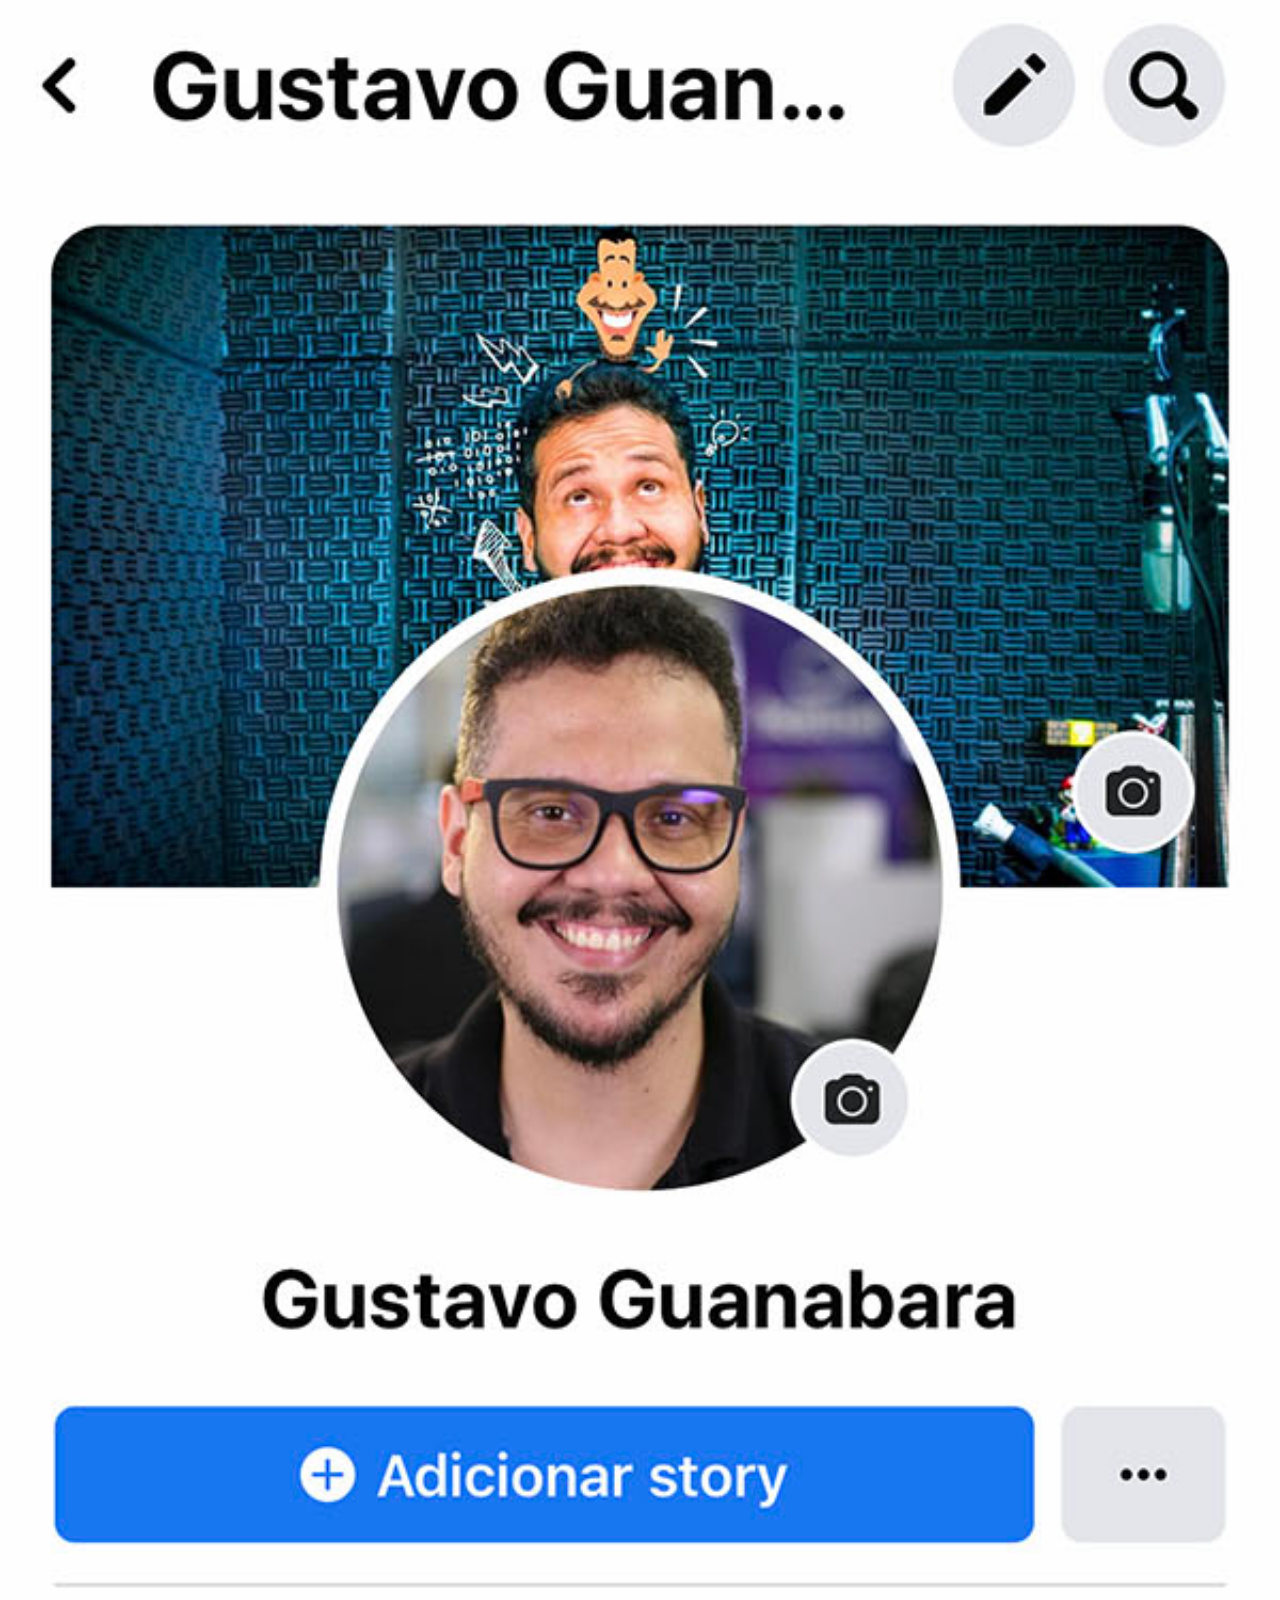
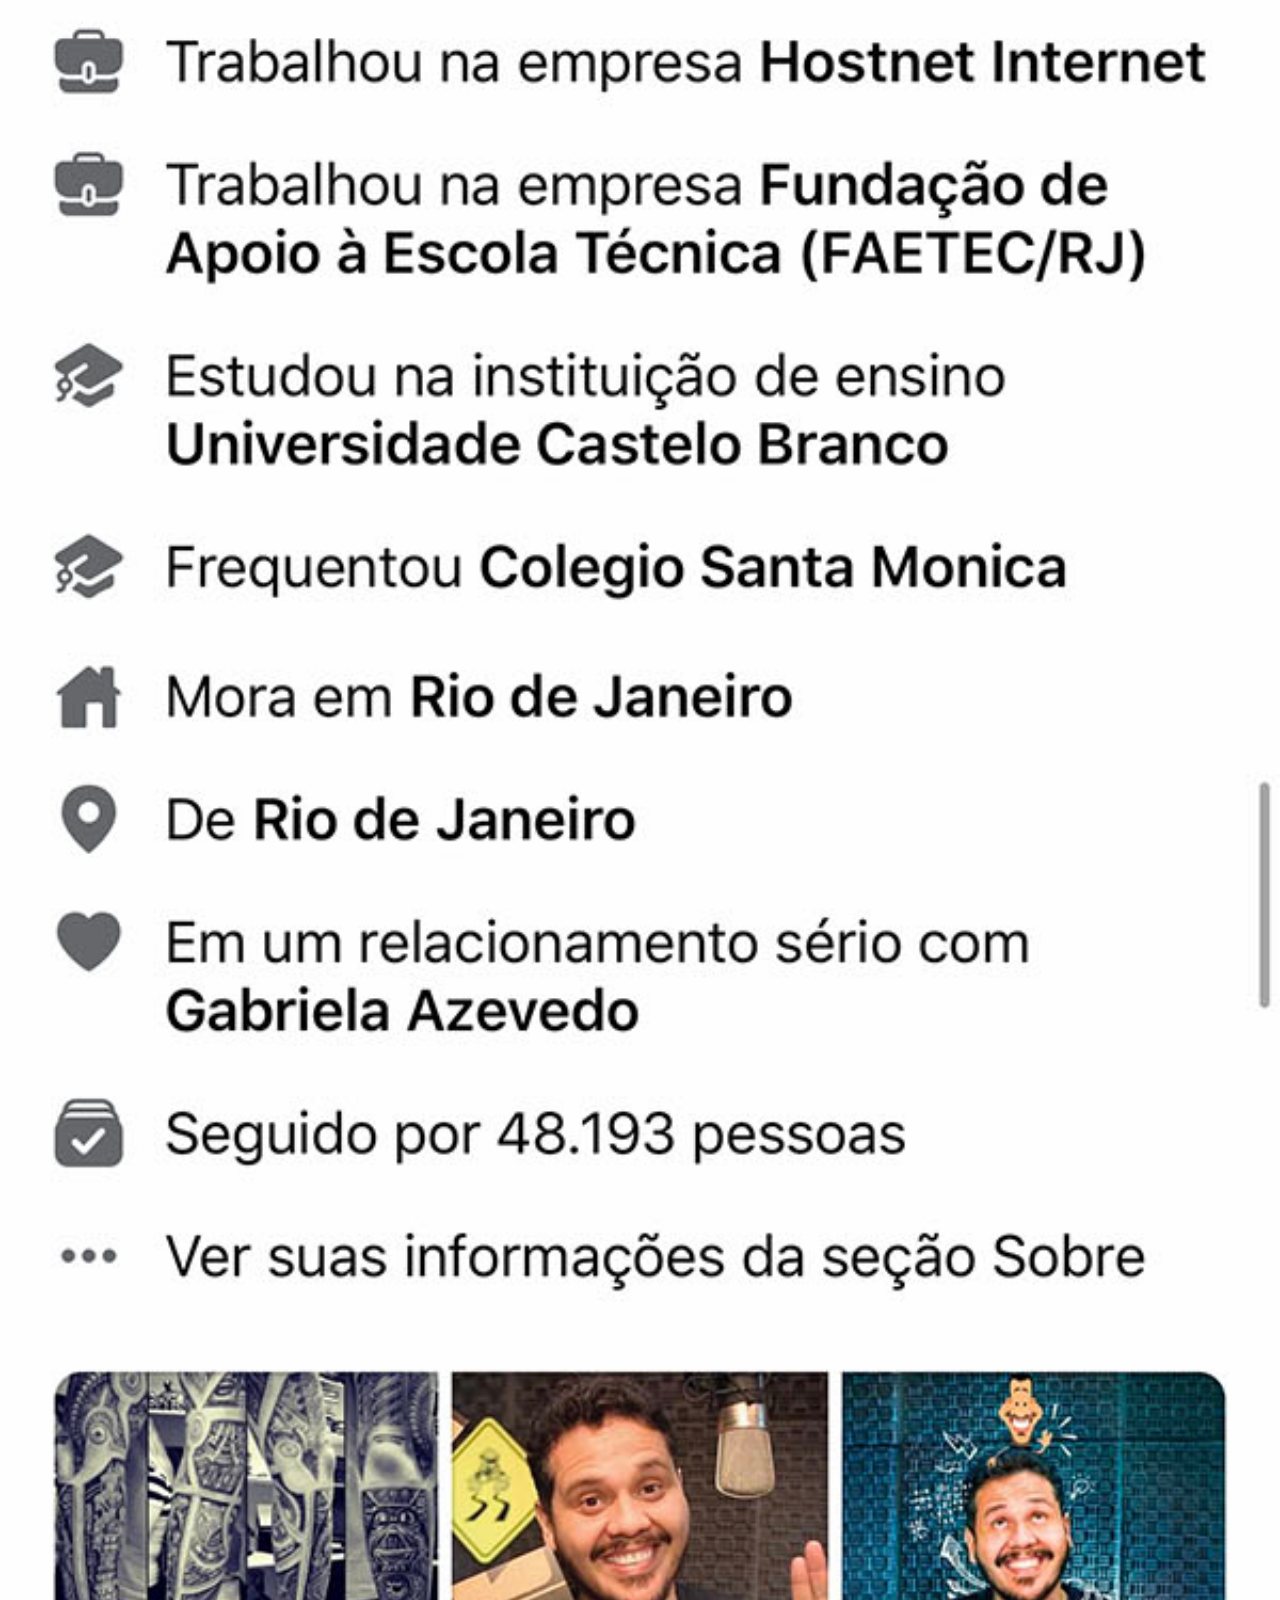
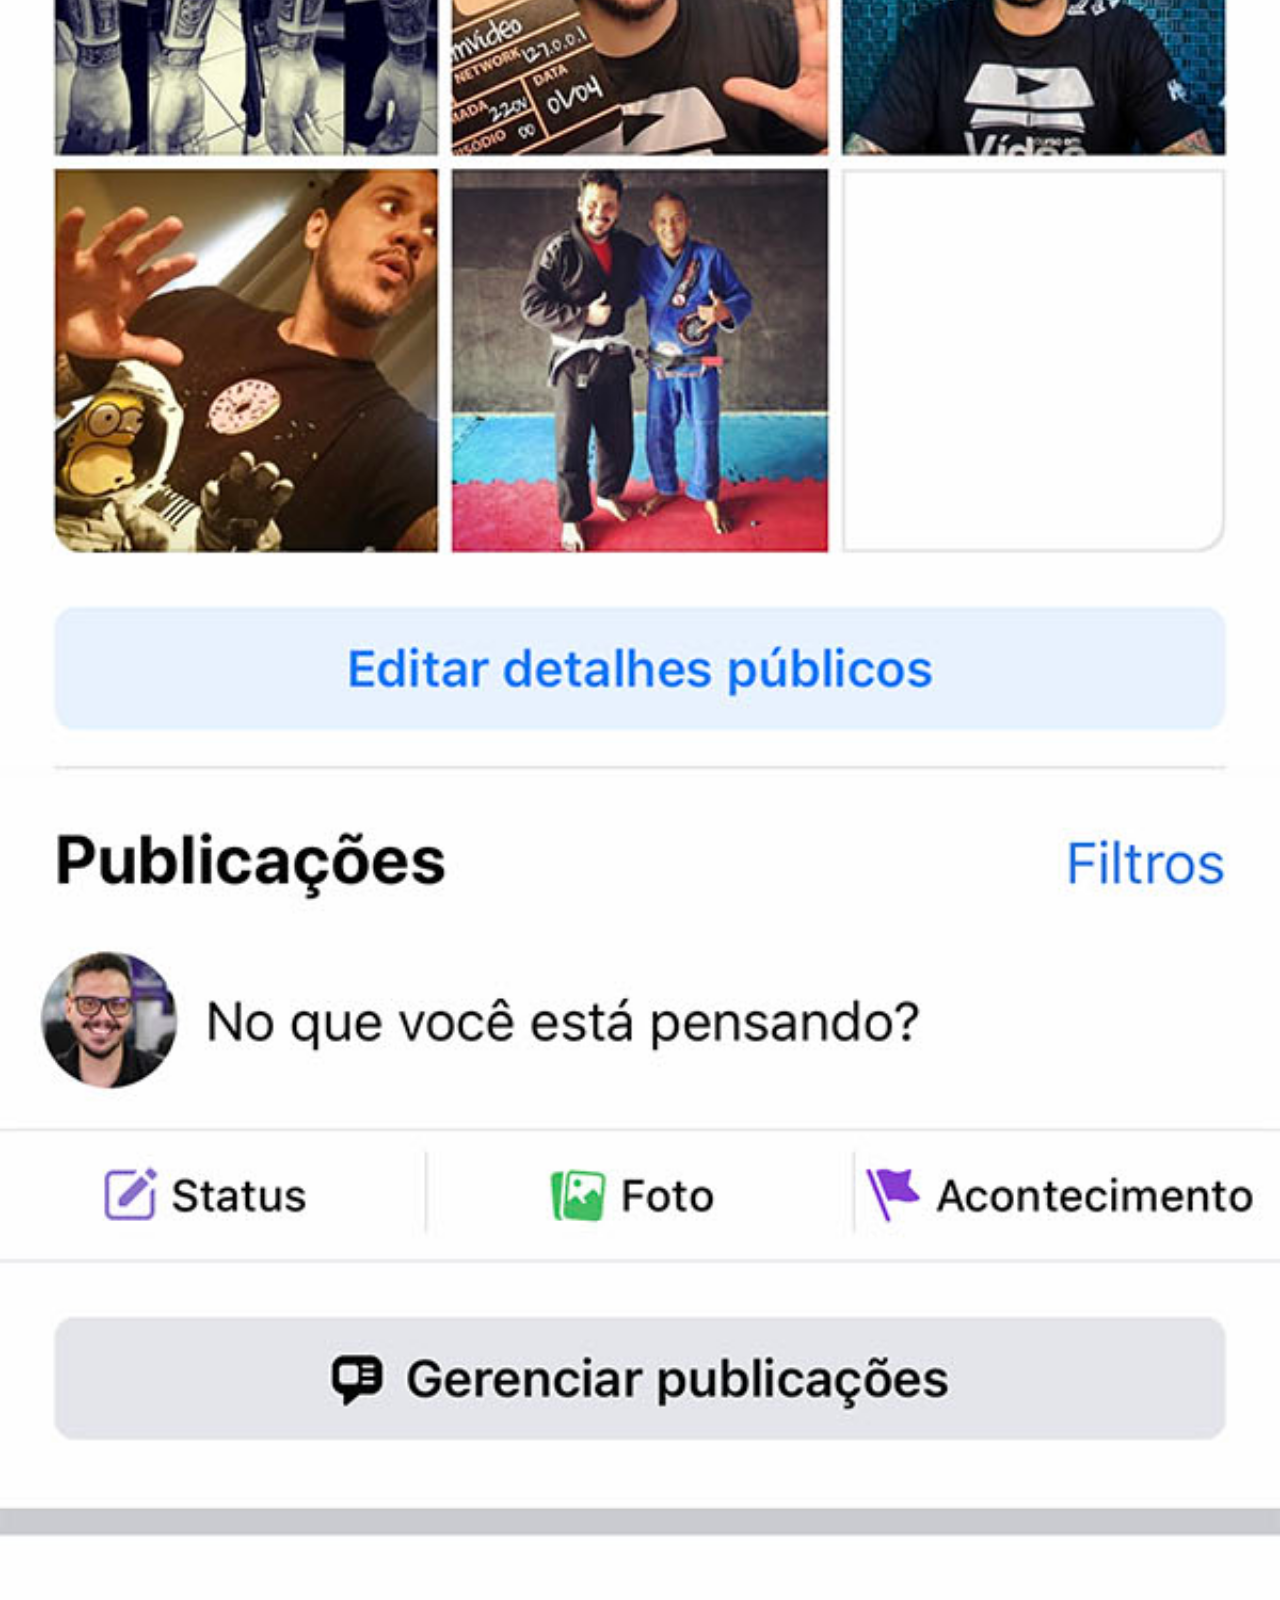
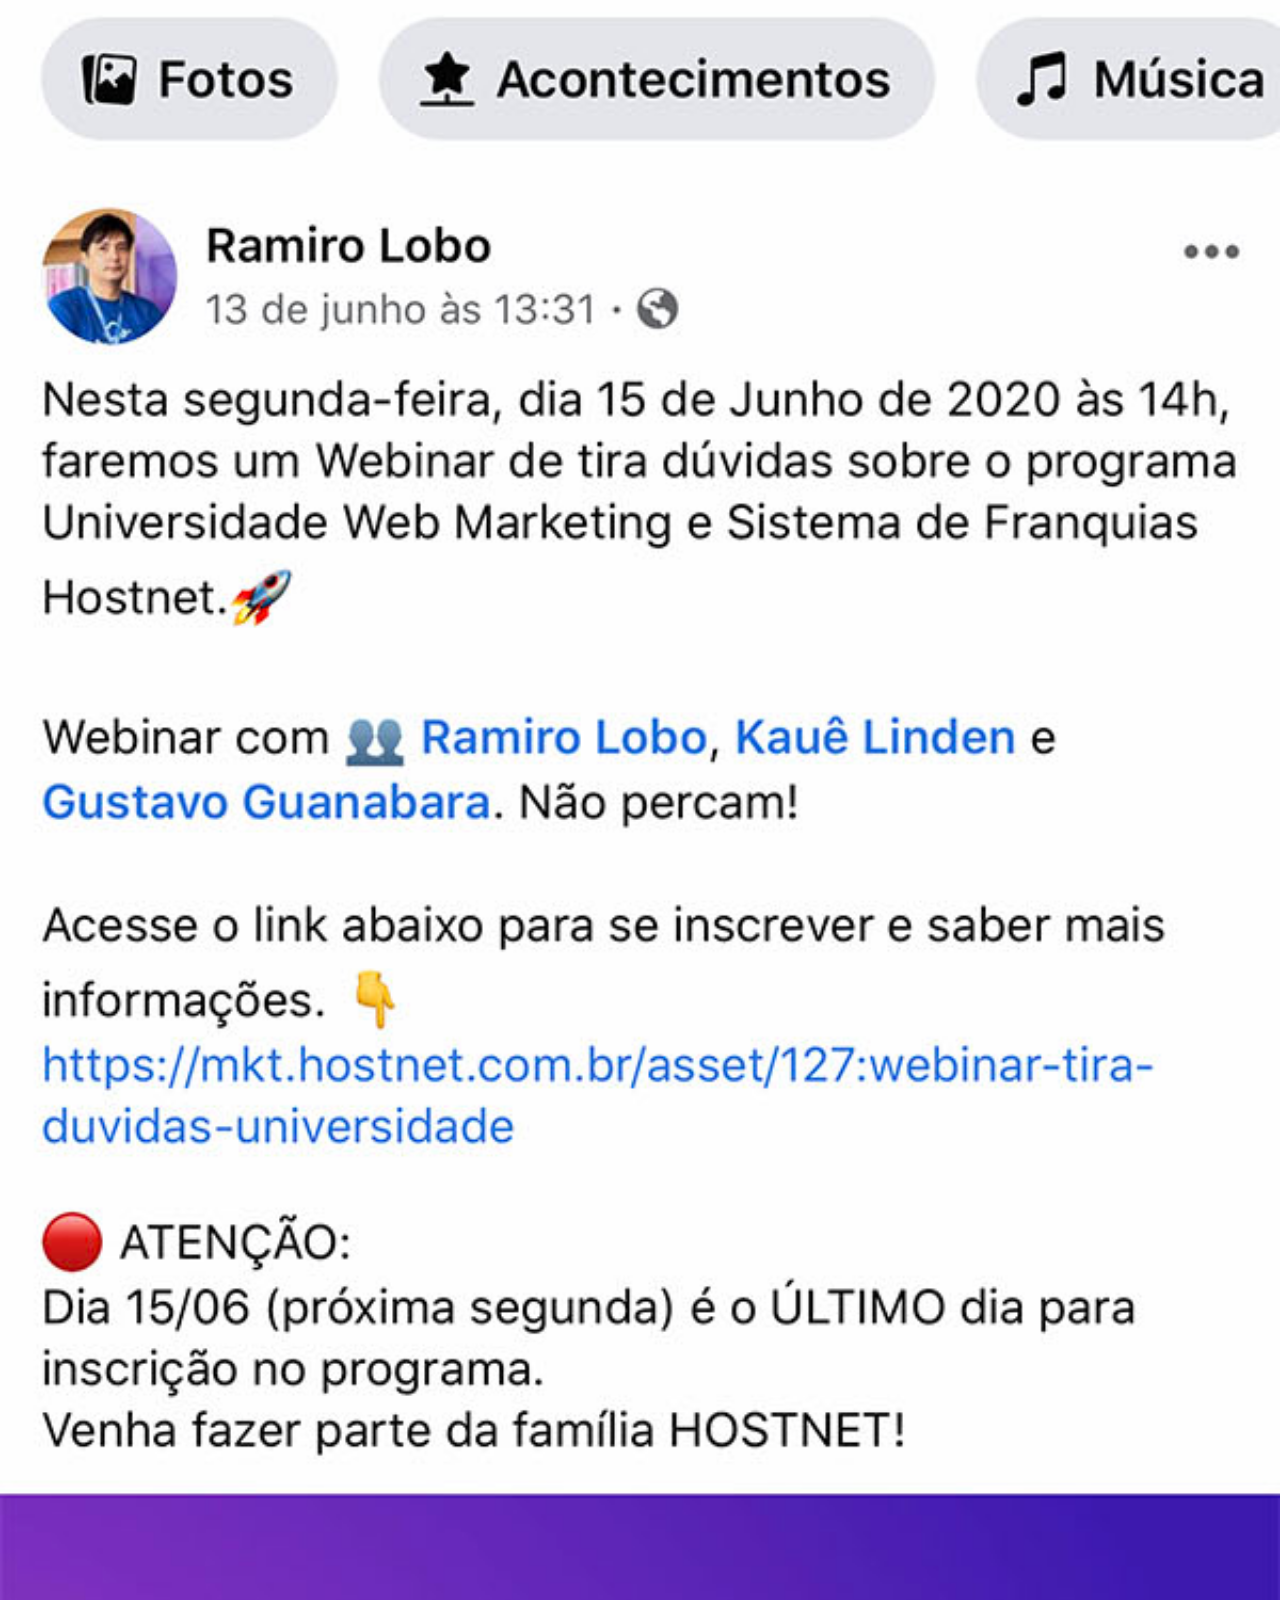
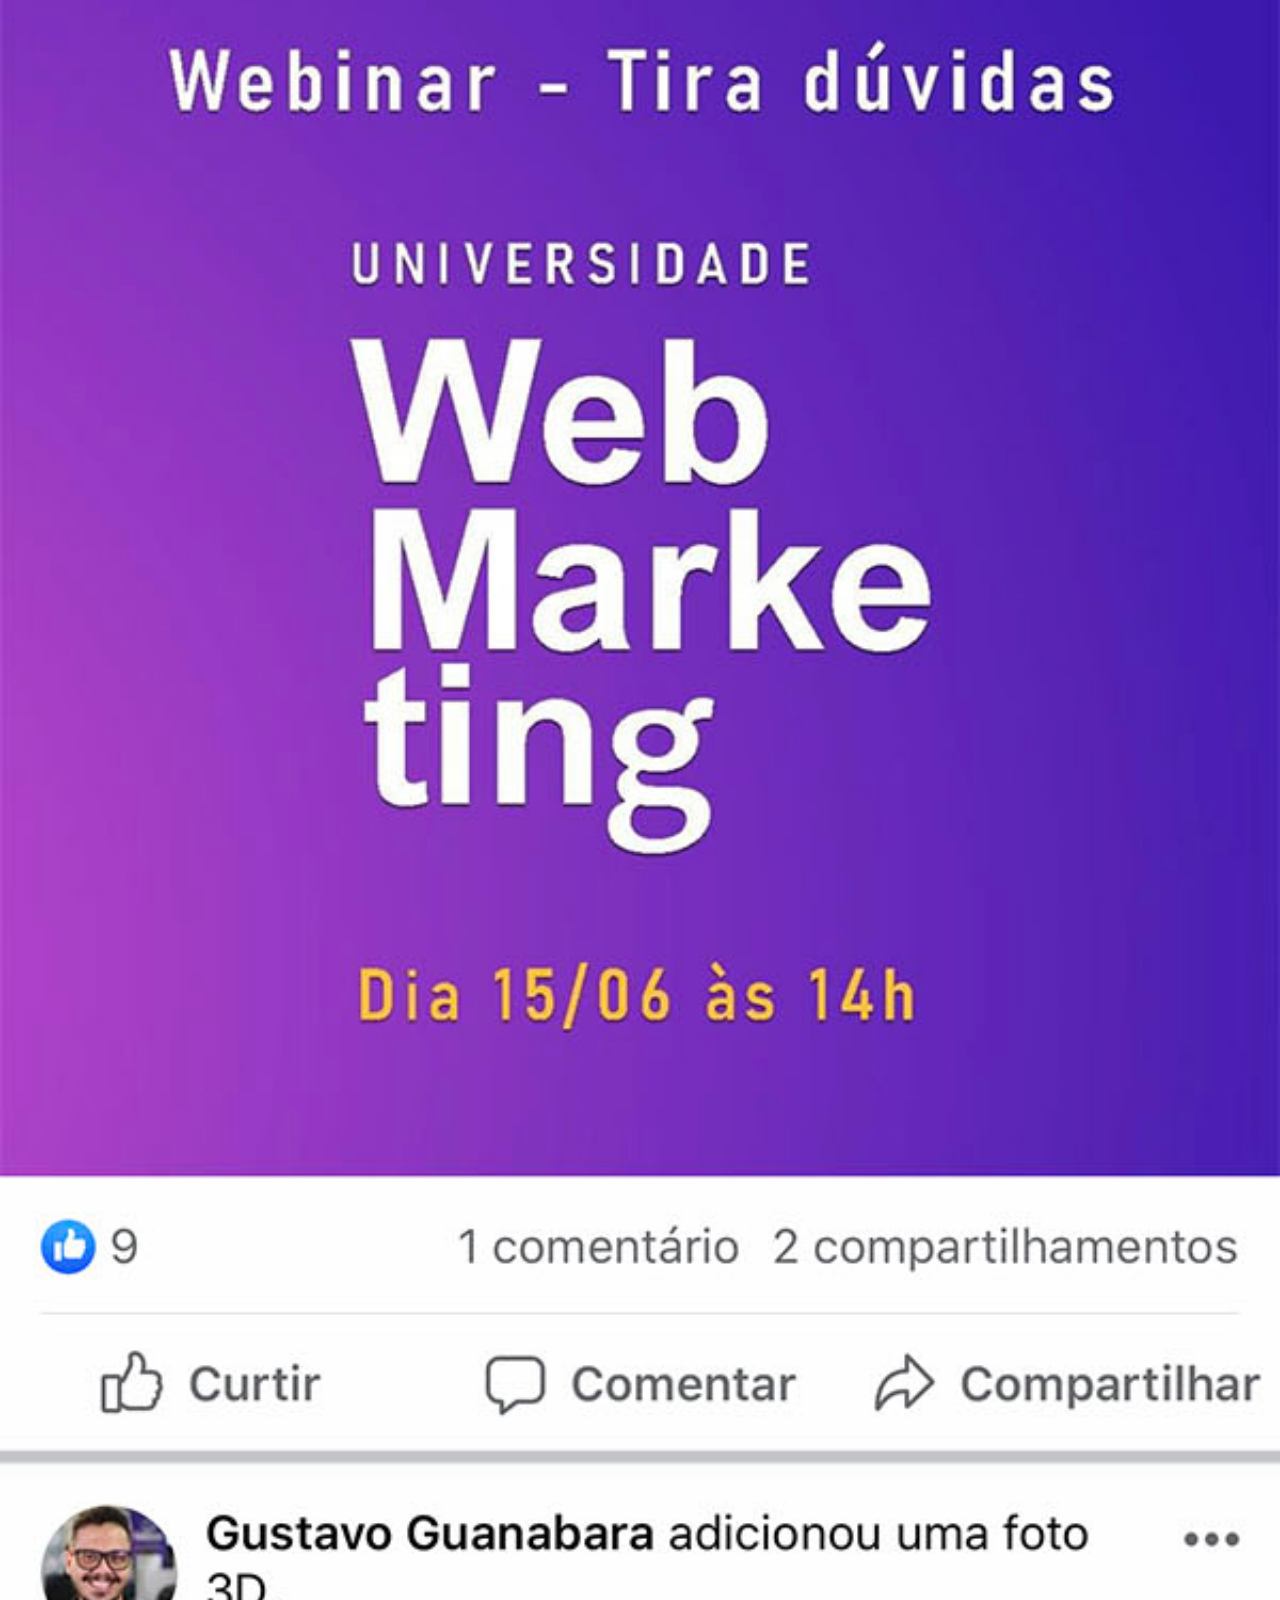
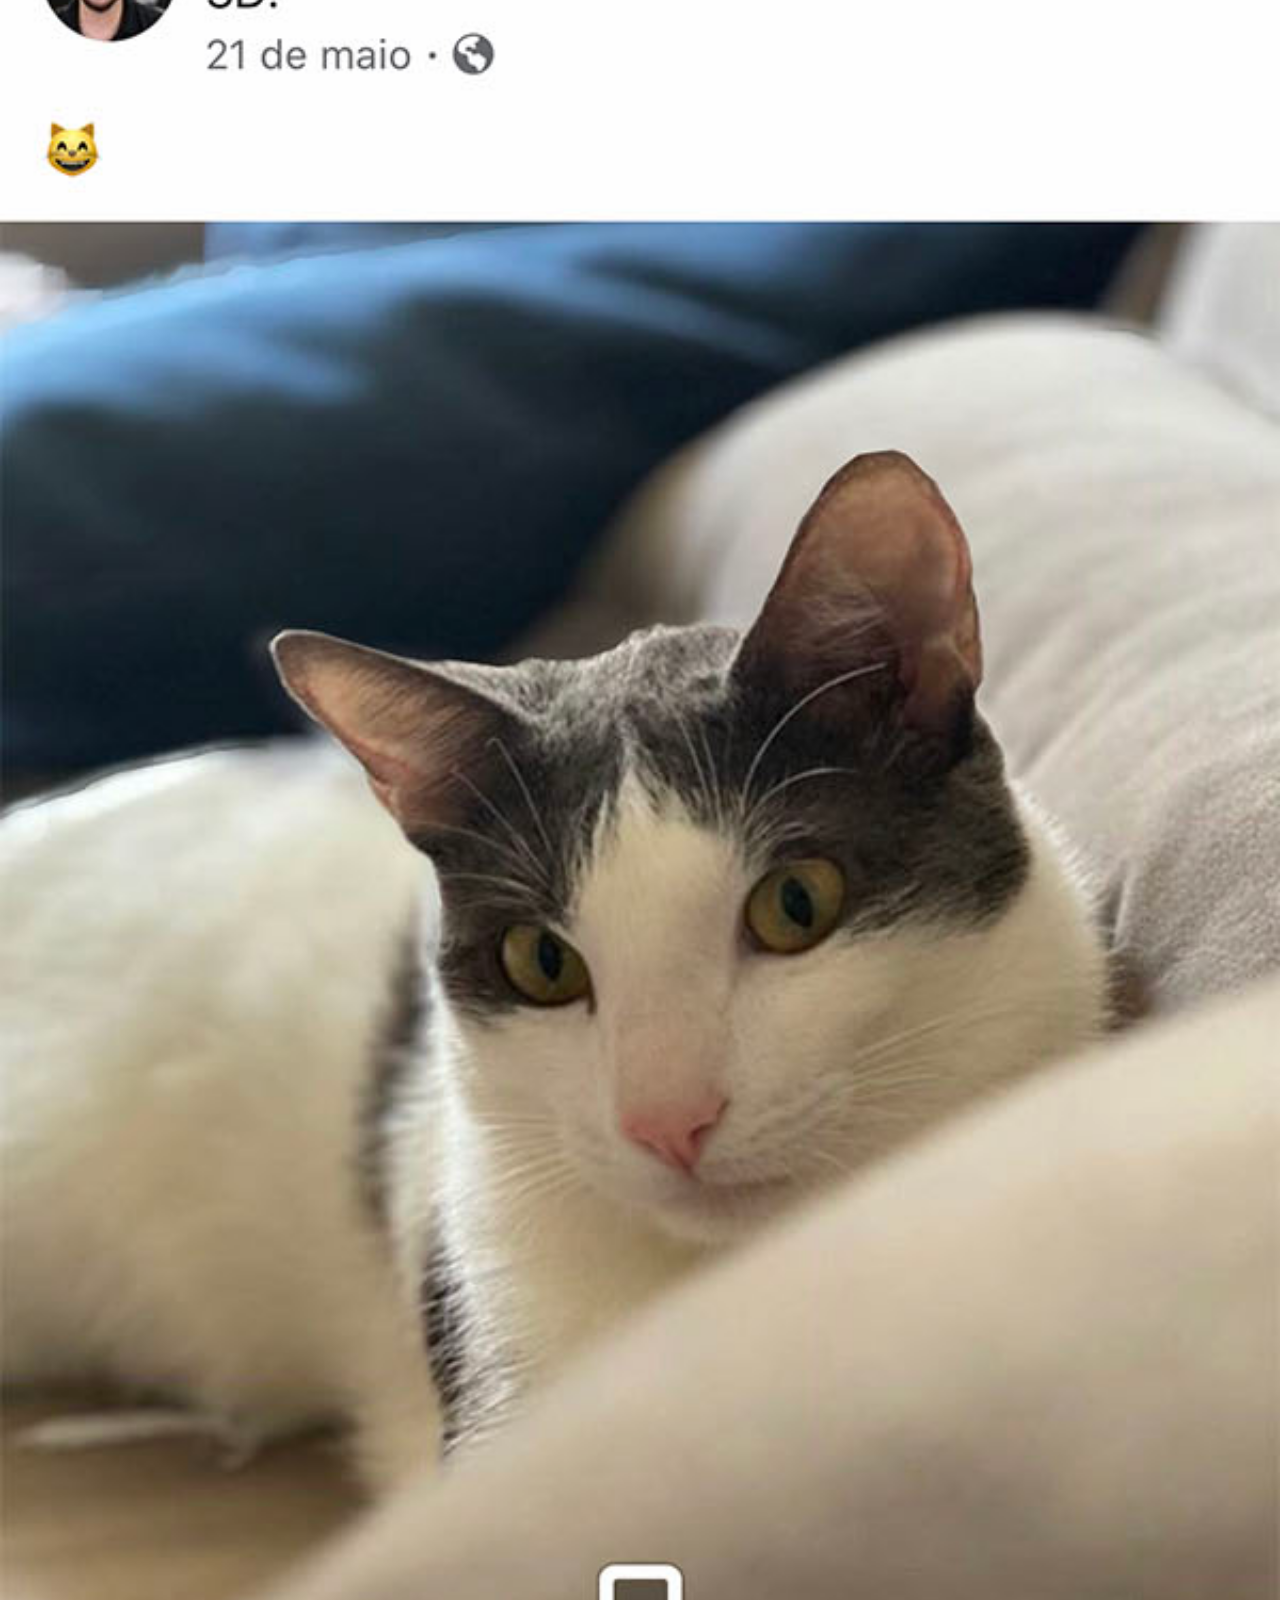
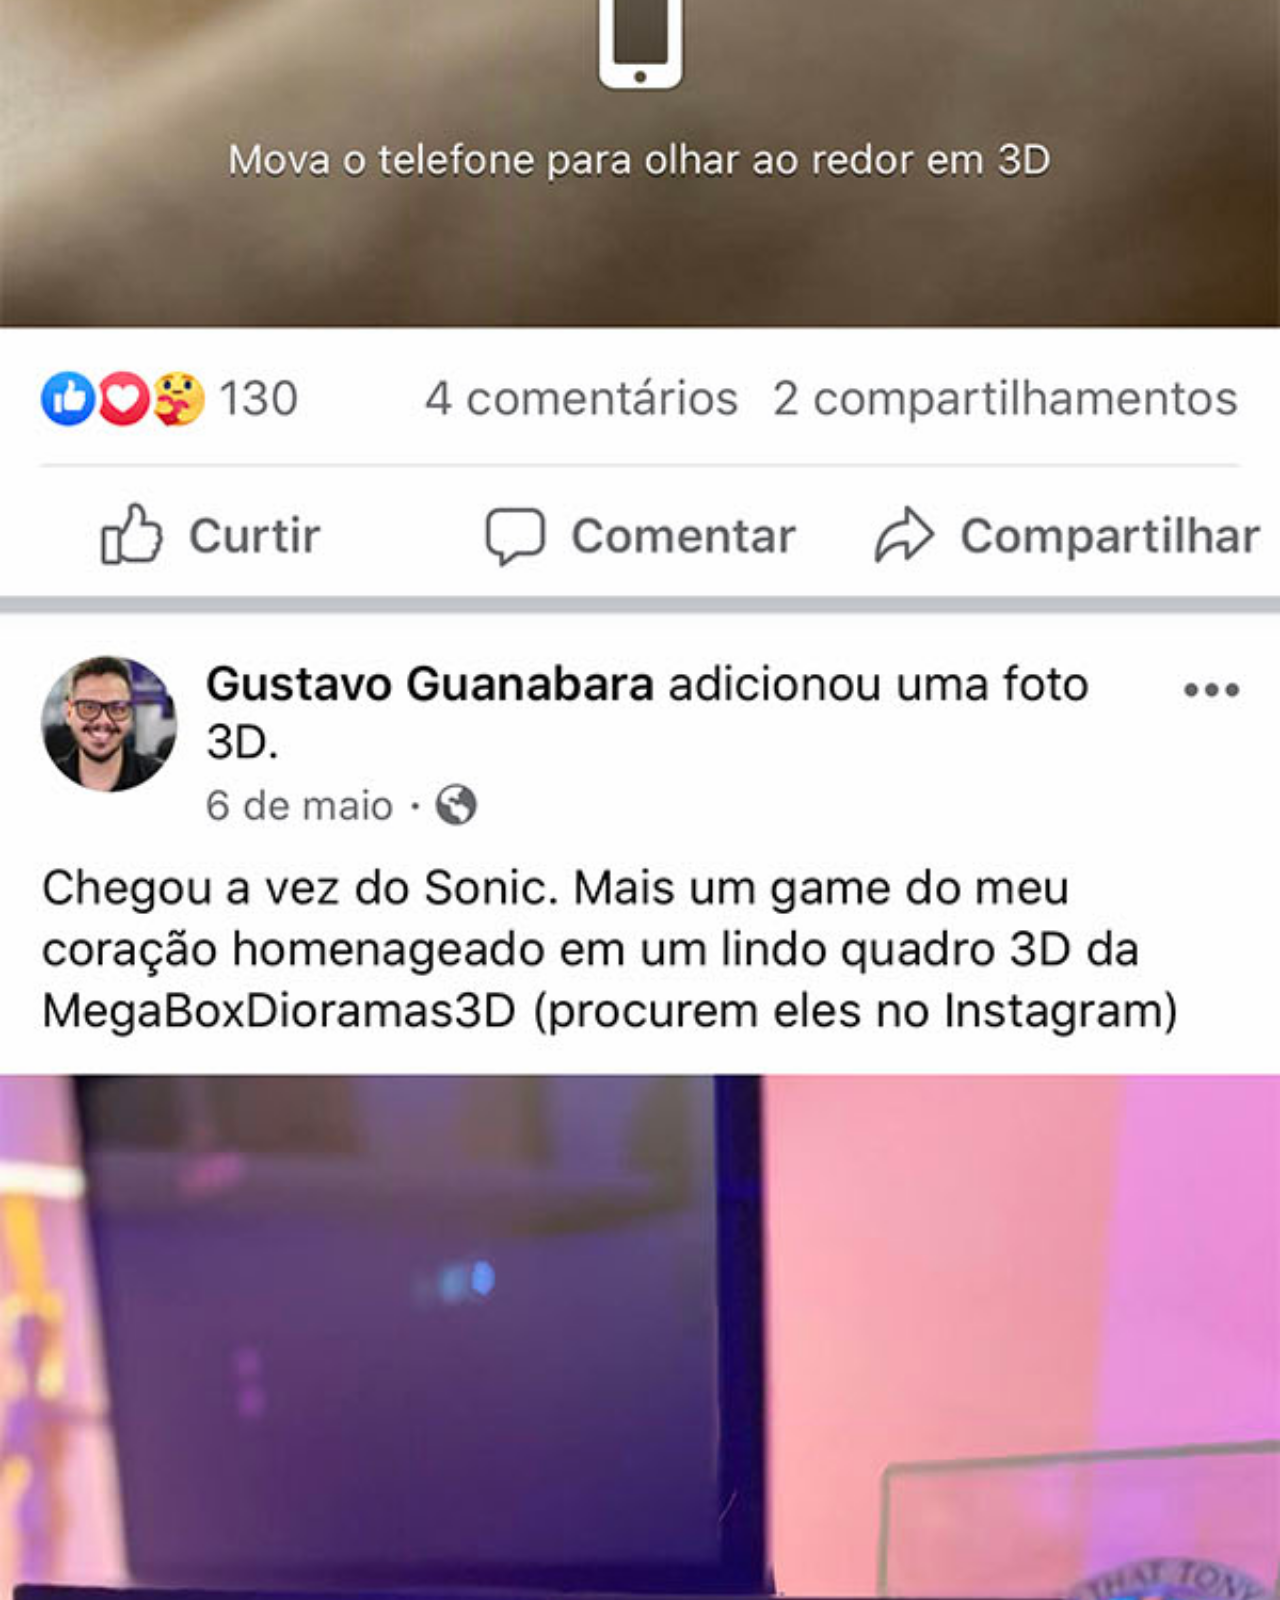
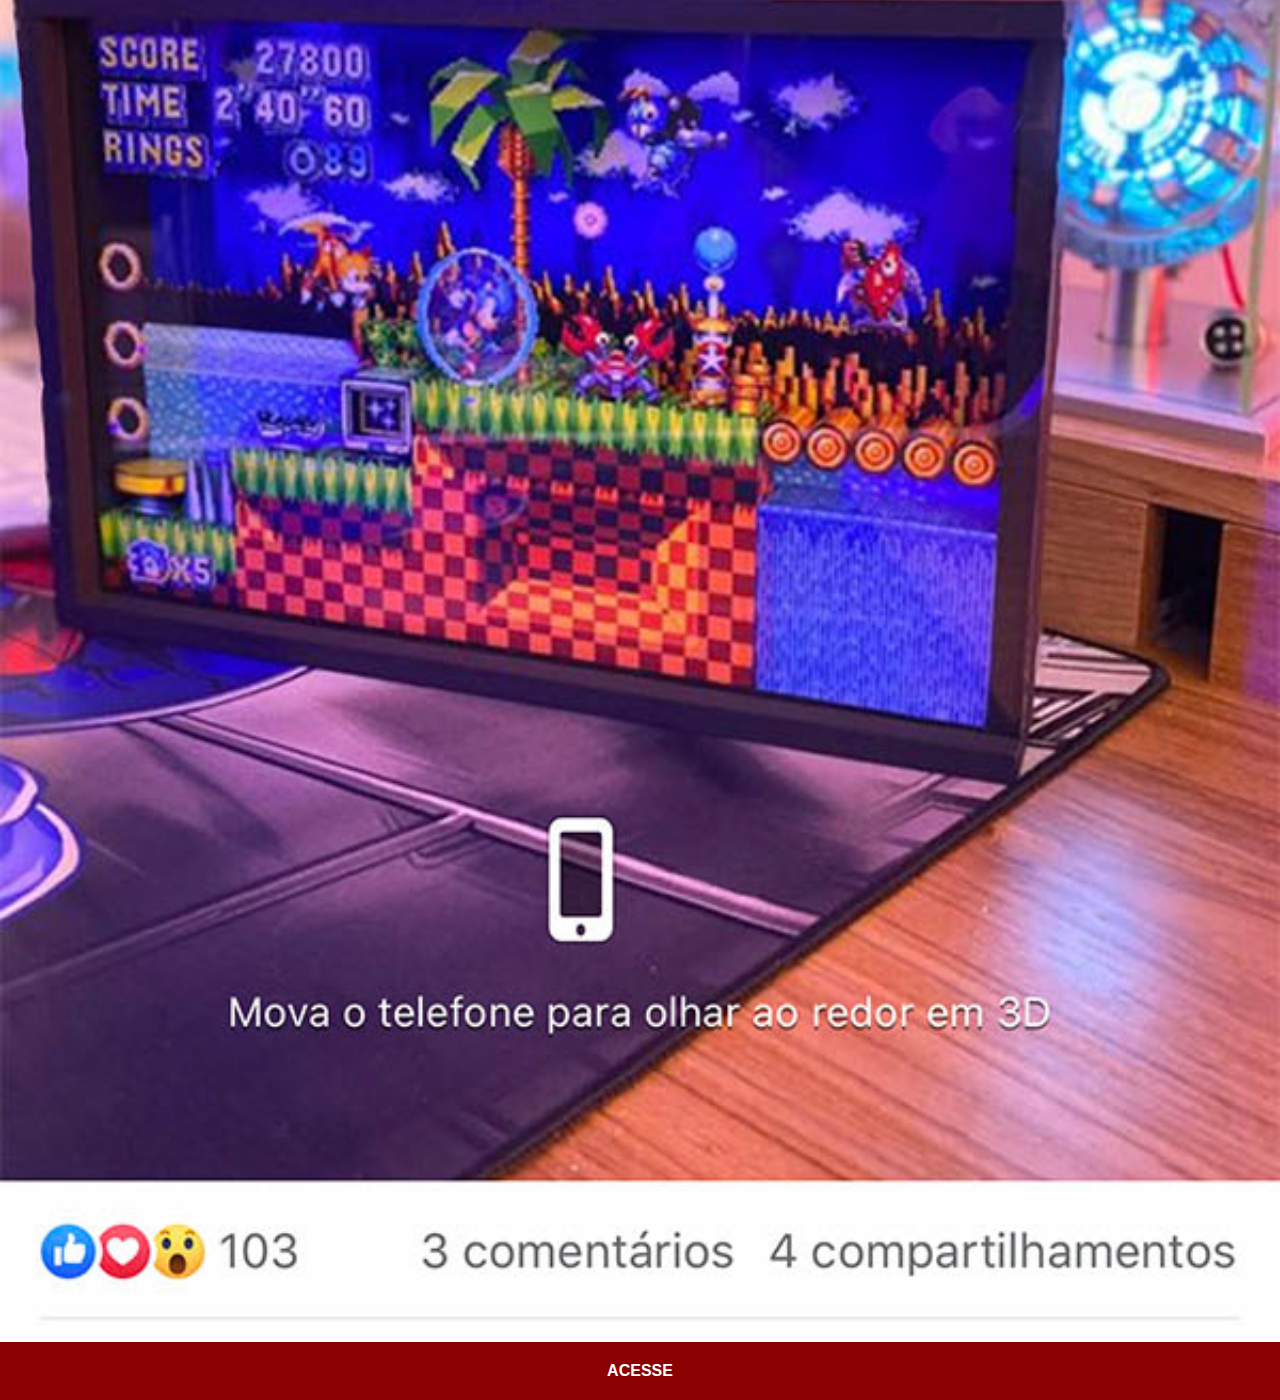
==== facebook.html @ 18eec6b8 "adicionando todas as redes sociais" ====
<!DOCTYPE html>
<html lang="pt-br">
<head>
    <meta charset="UTF-8">
    <meta http-equiv="X-UA-Compatible" content="IE=edge">
    <meta name="viewport" content="width=device-width, initial-scale=1.0">
    <title>Facebook</title>
    <link rel="stylesheet" href="estilo/social.css">
</head>
<body>
    <img src="imagens/tela-facebook.jpg" alt="Facebook"><a href="https://www.facebook.com/gustavoguanabara" target="_blank">ACESSE</a>
</body>
</html>
---- estilo/social.css ----
@charset "UTF-8";

*{
    margin: 0;
    padding: 0;
    font-family: Arial, Helvetica, sans-serif;
}
::-webkit-scrollbar{
    width: 0;
    height: 0;
}
img{
    width: 100vw;
}
a{
    display: block;
    background-color: darkred;
    color: white;
    padding: 20px;
    text-align: center;
    font-weight: bolder;
    text-decoration: none;
}
a:hover{
    background-color: red;
}
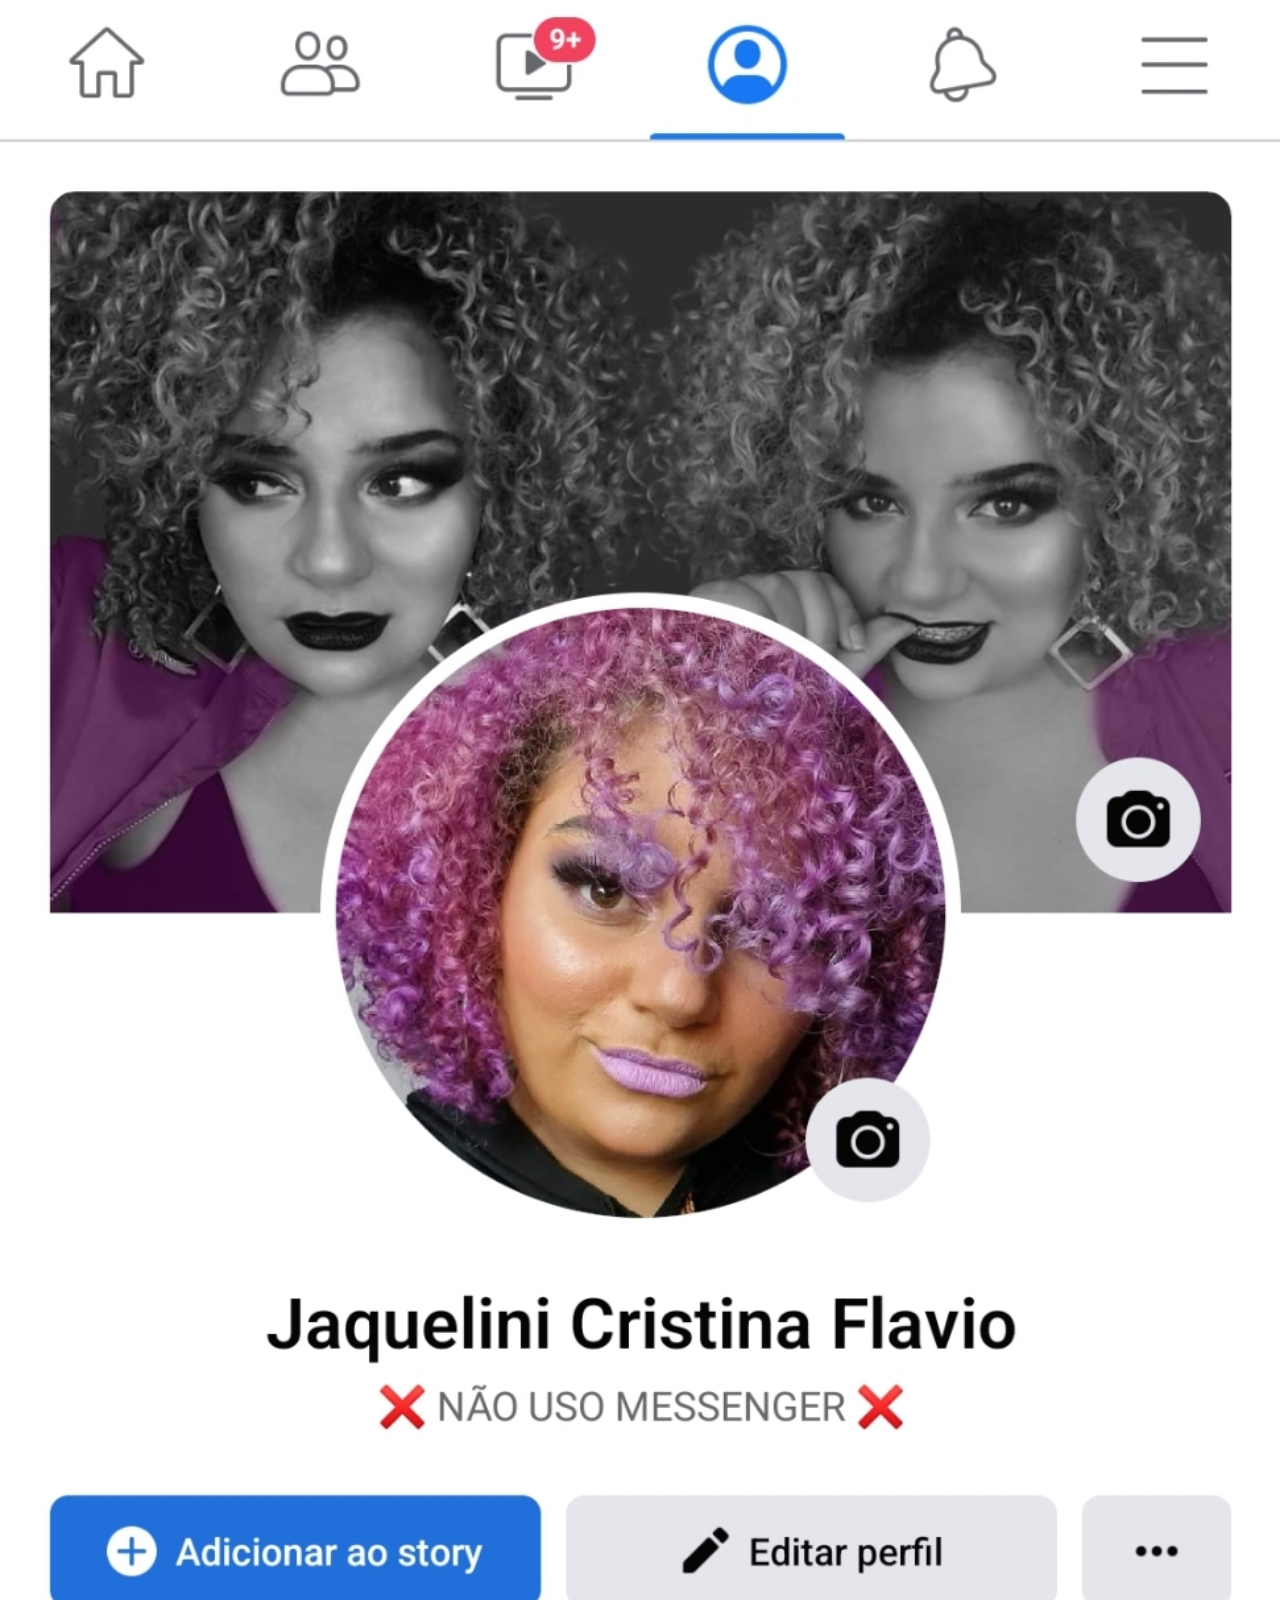
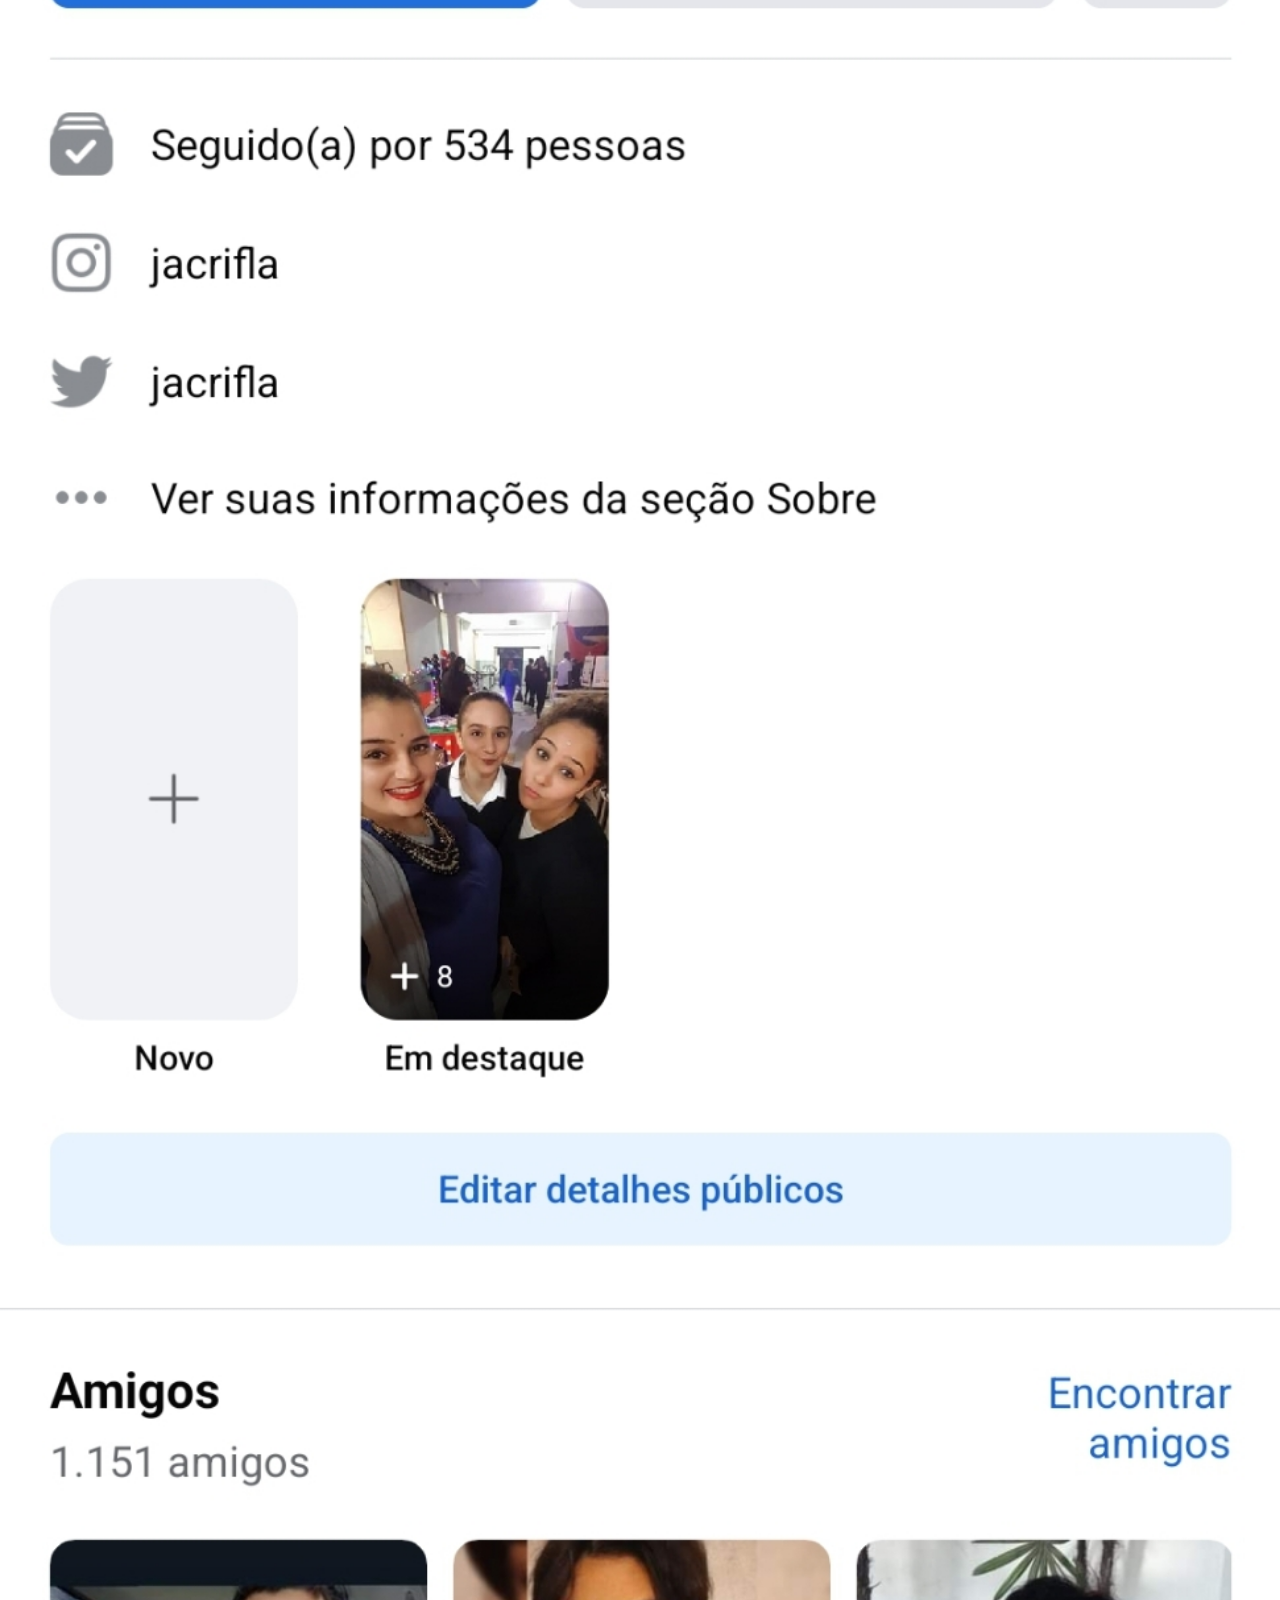
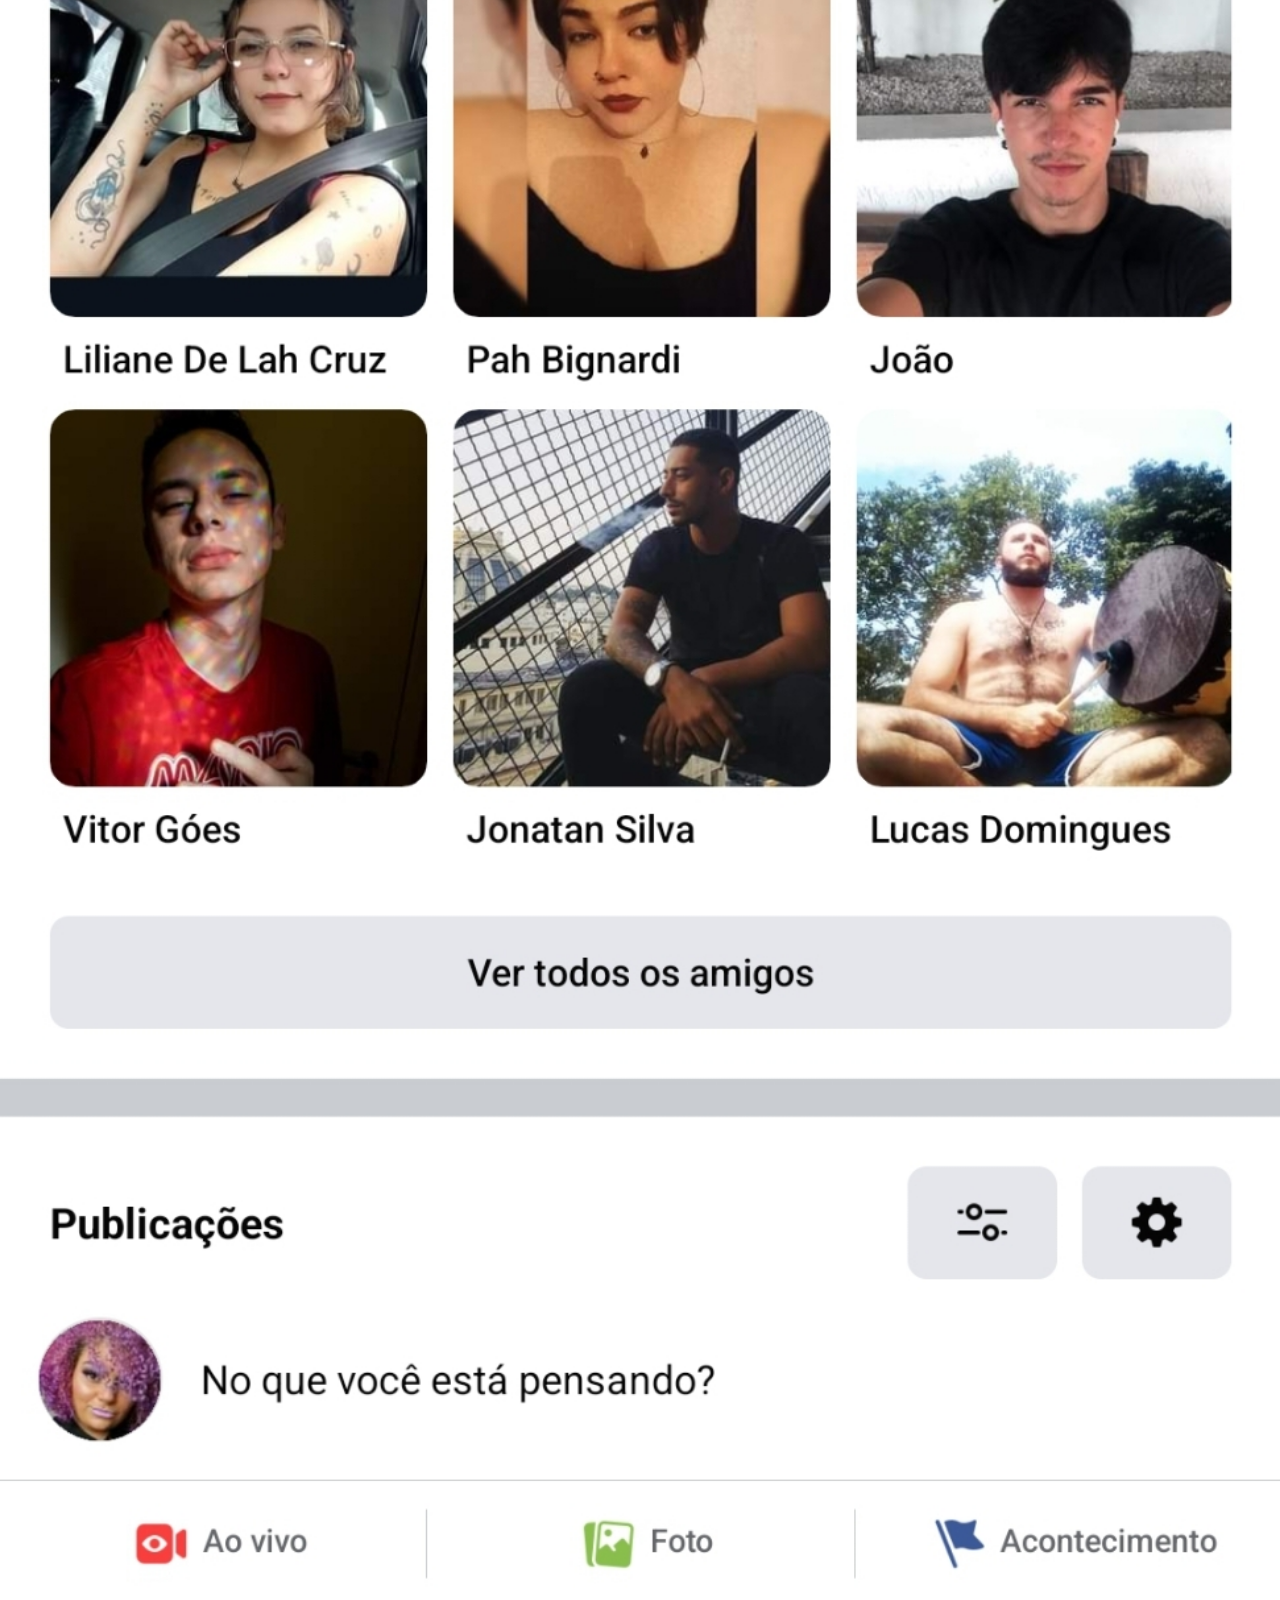
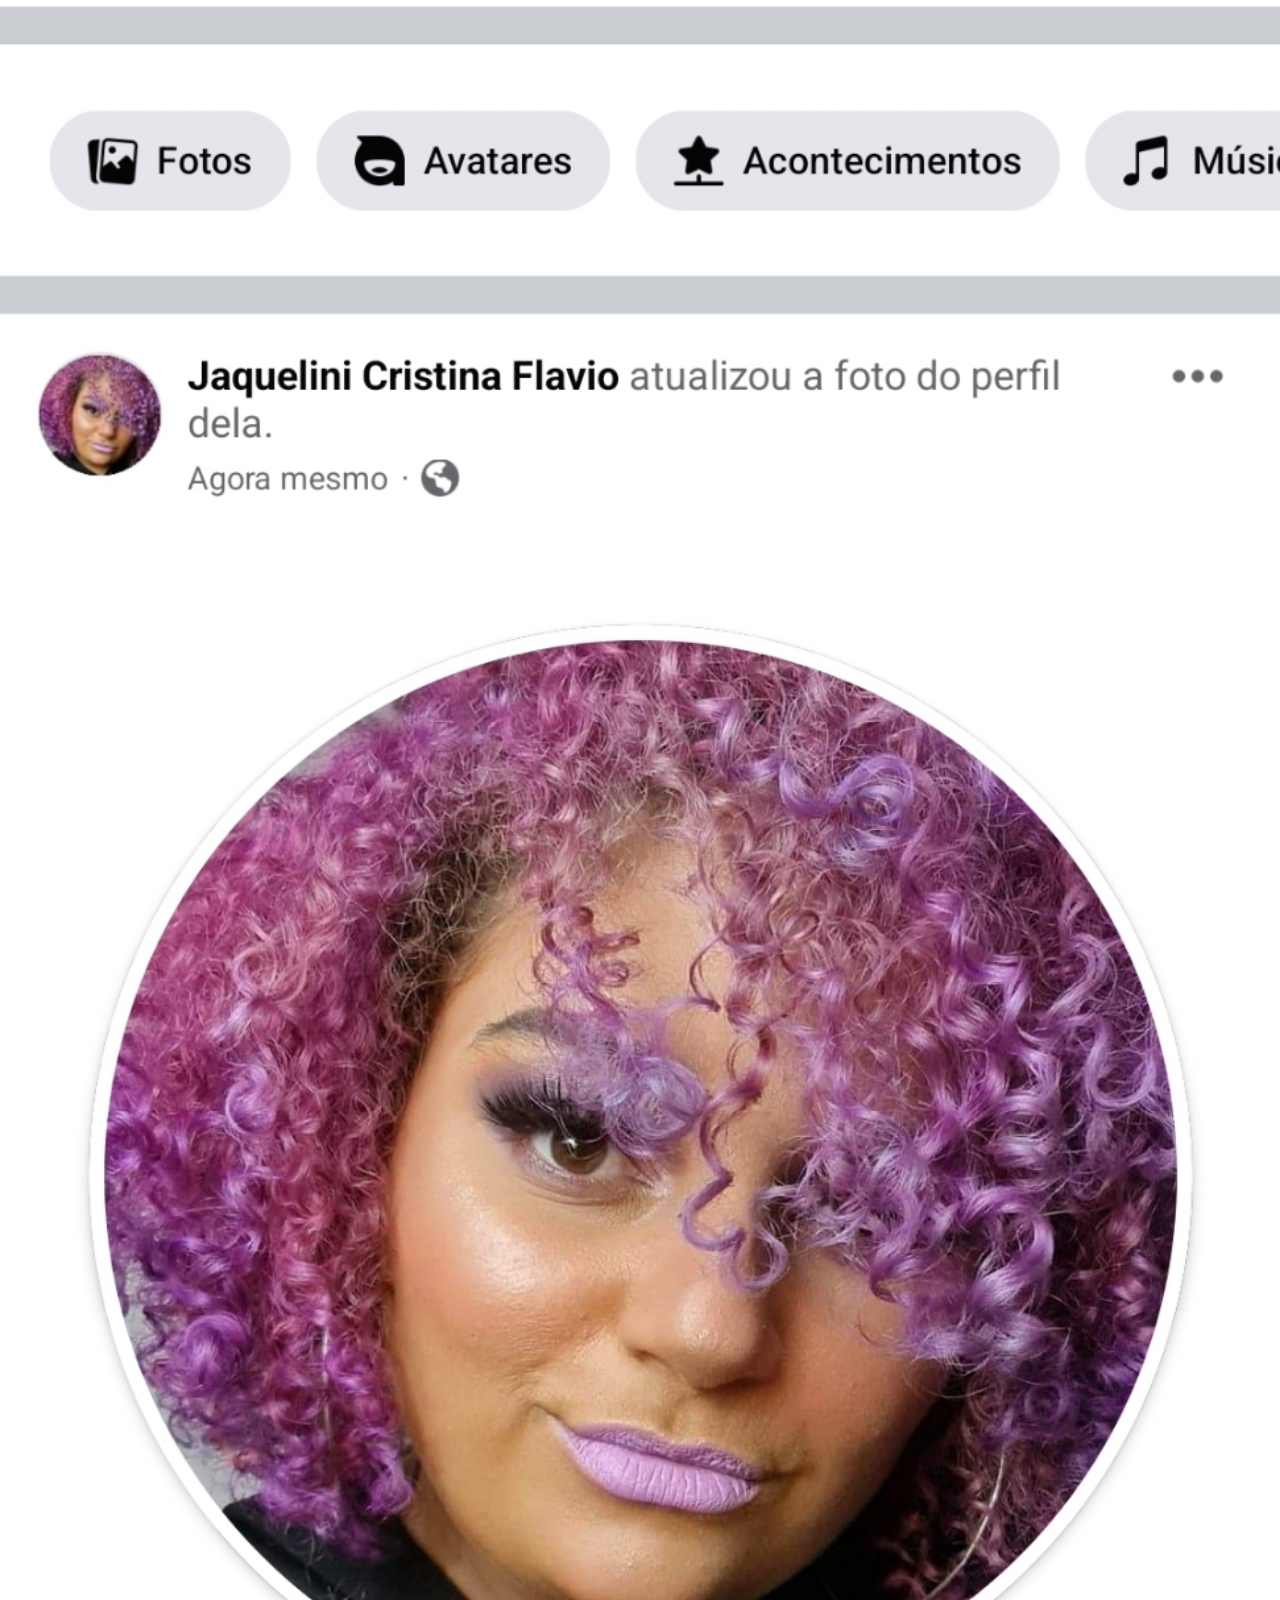
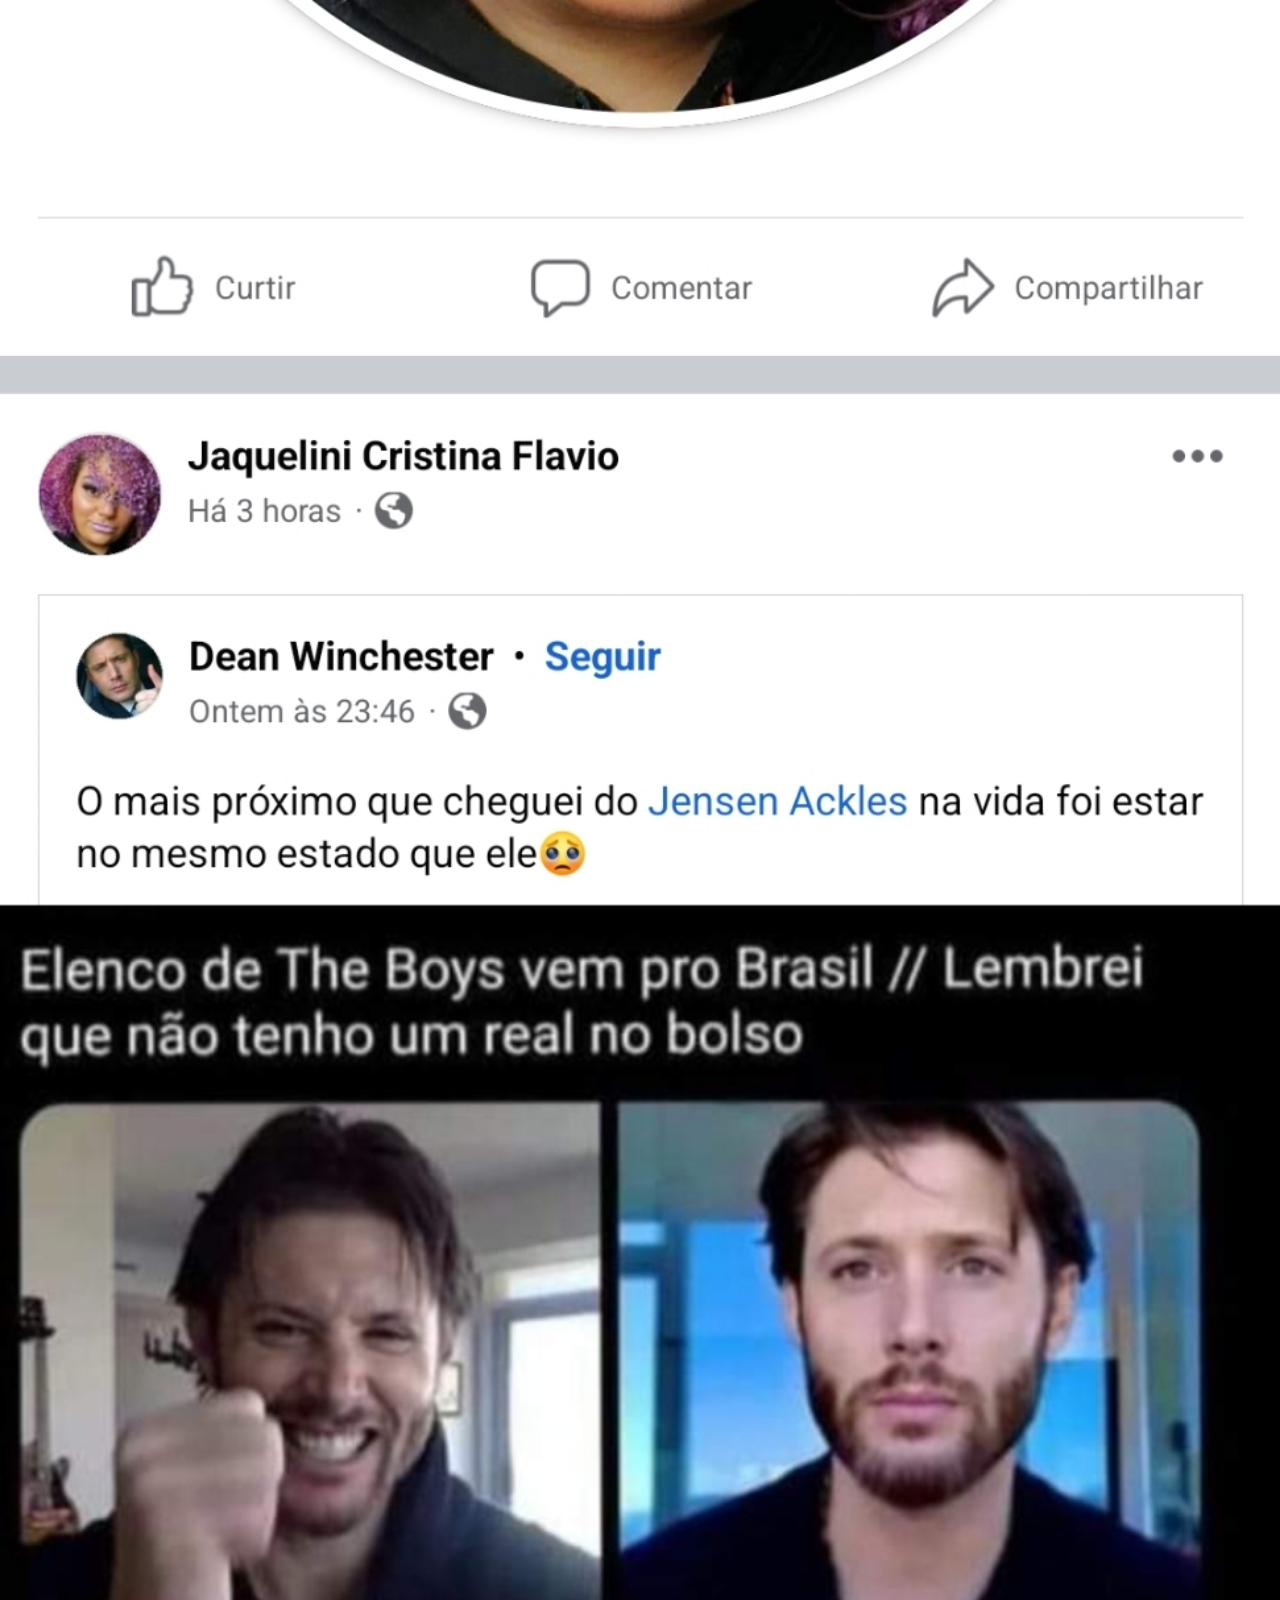
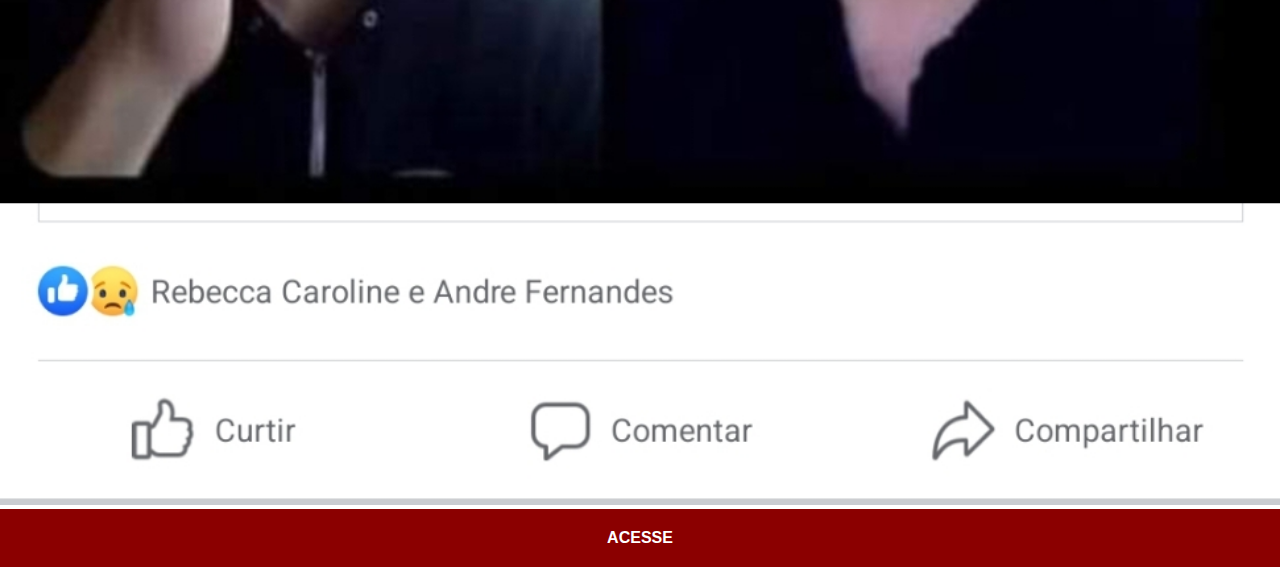
==== commit 8a8e1fe5: "mudados para as minha redes sociais" ====
--- a/facebook.html
+++ b/facebook.html
@@ -8,6 +8,6 @@
     <link rel="stylesheet" href="estilo/social.css">
 </head>
 <body>
-    <img src="imagens/tela-facebook.jpg" alt="Facebook"><a href="https://www.facebook.com/gustavoguanabara" target="_blank">ACESSE</a>
+    <img src="imagens/tela-facebook.jpg" alt="Facebook"><a href="https://www.facebook.com/jacrifla/" target="_blank">ACESSE</a>
 </body>
 </html>